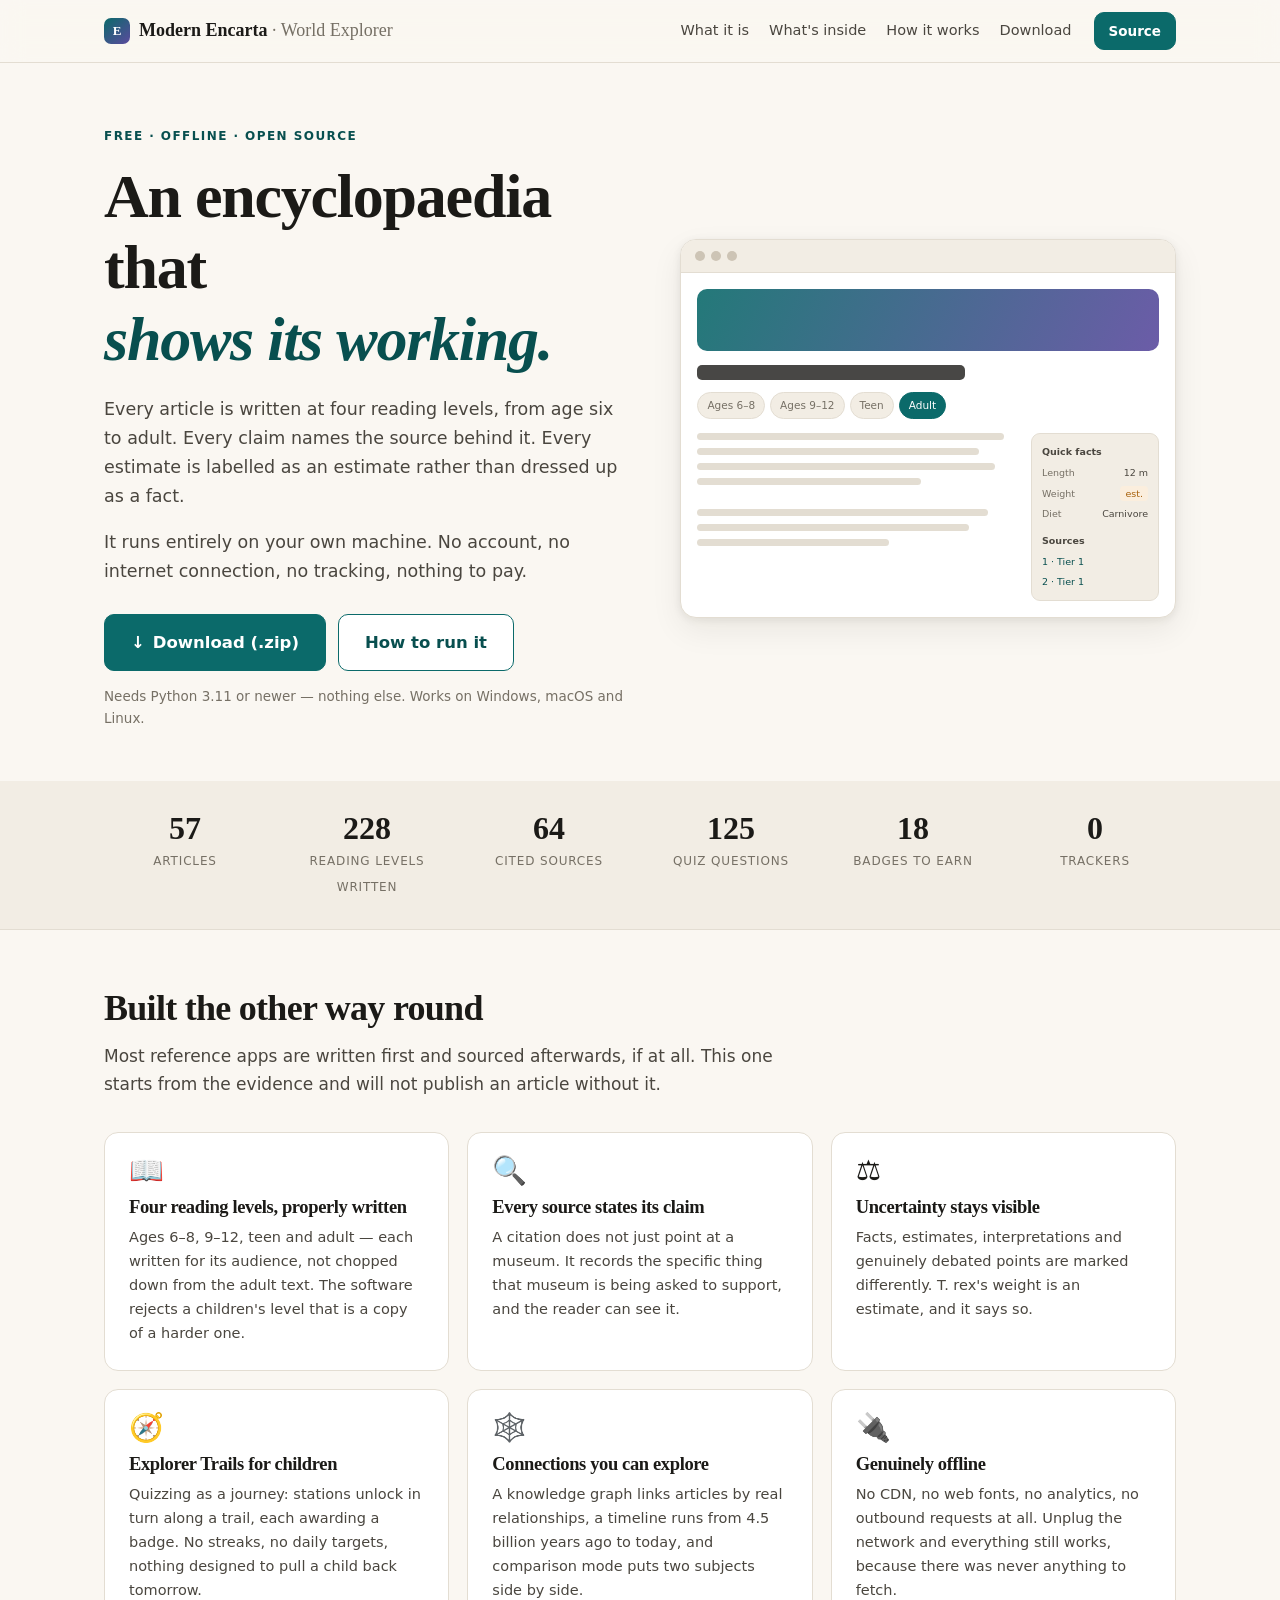
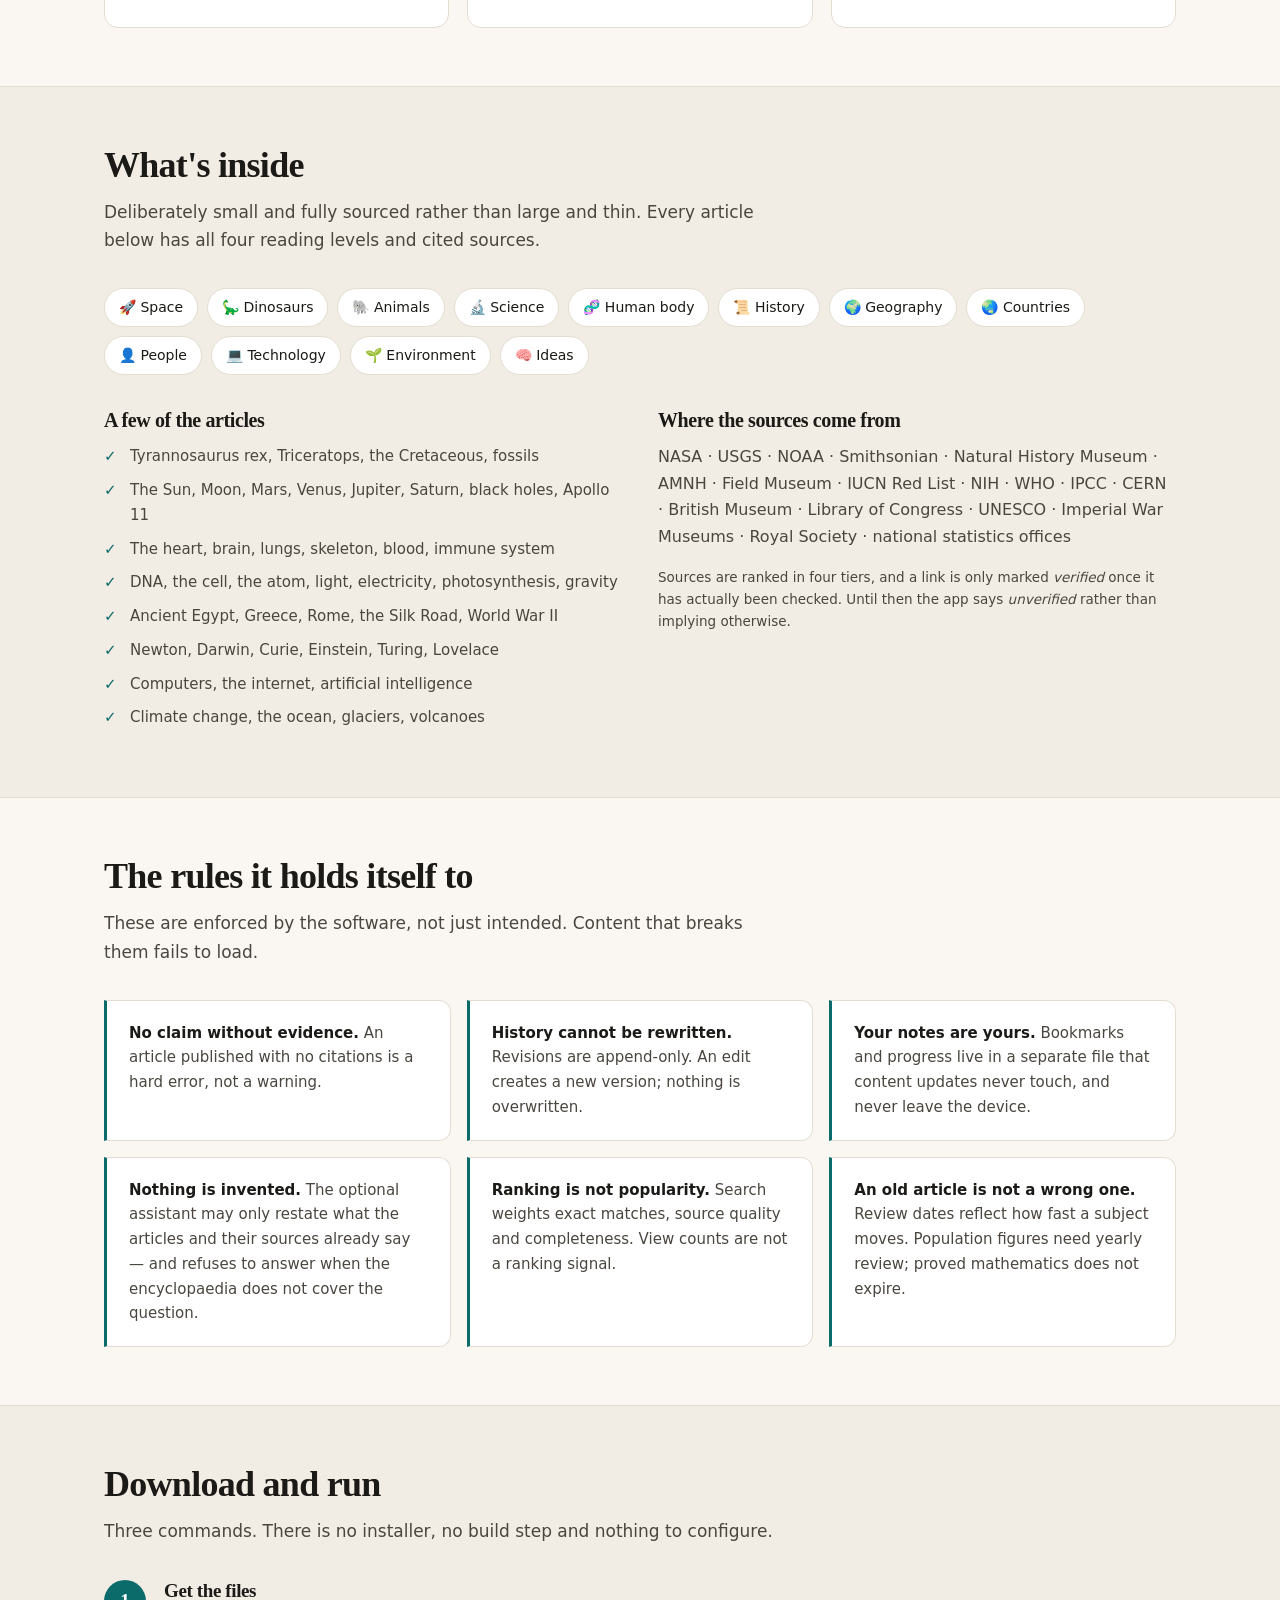
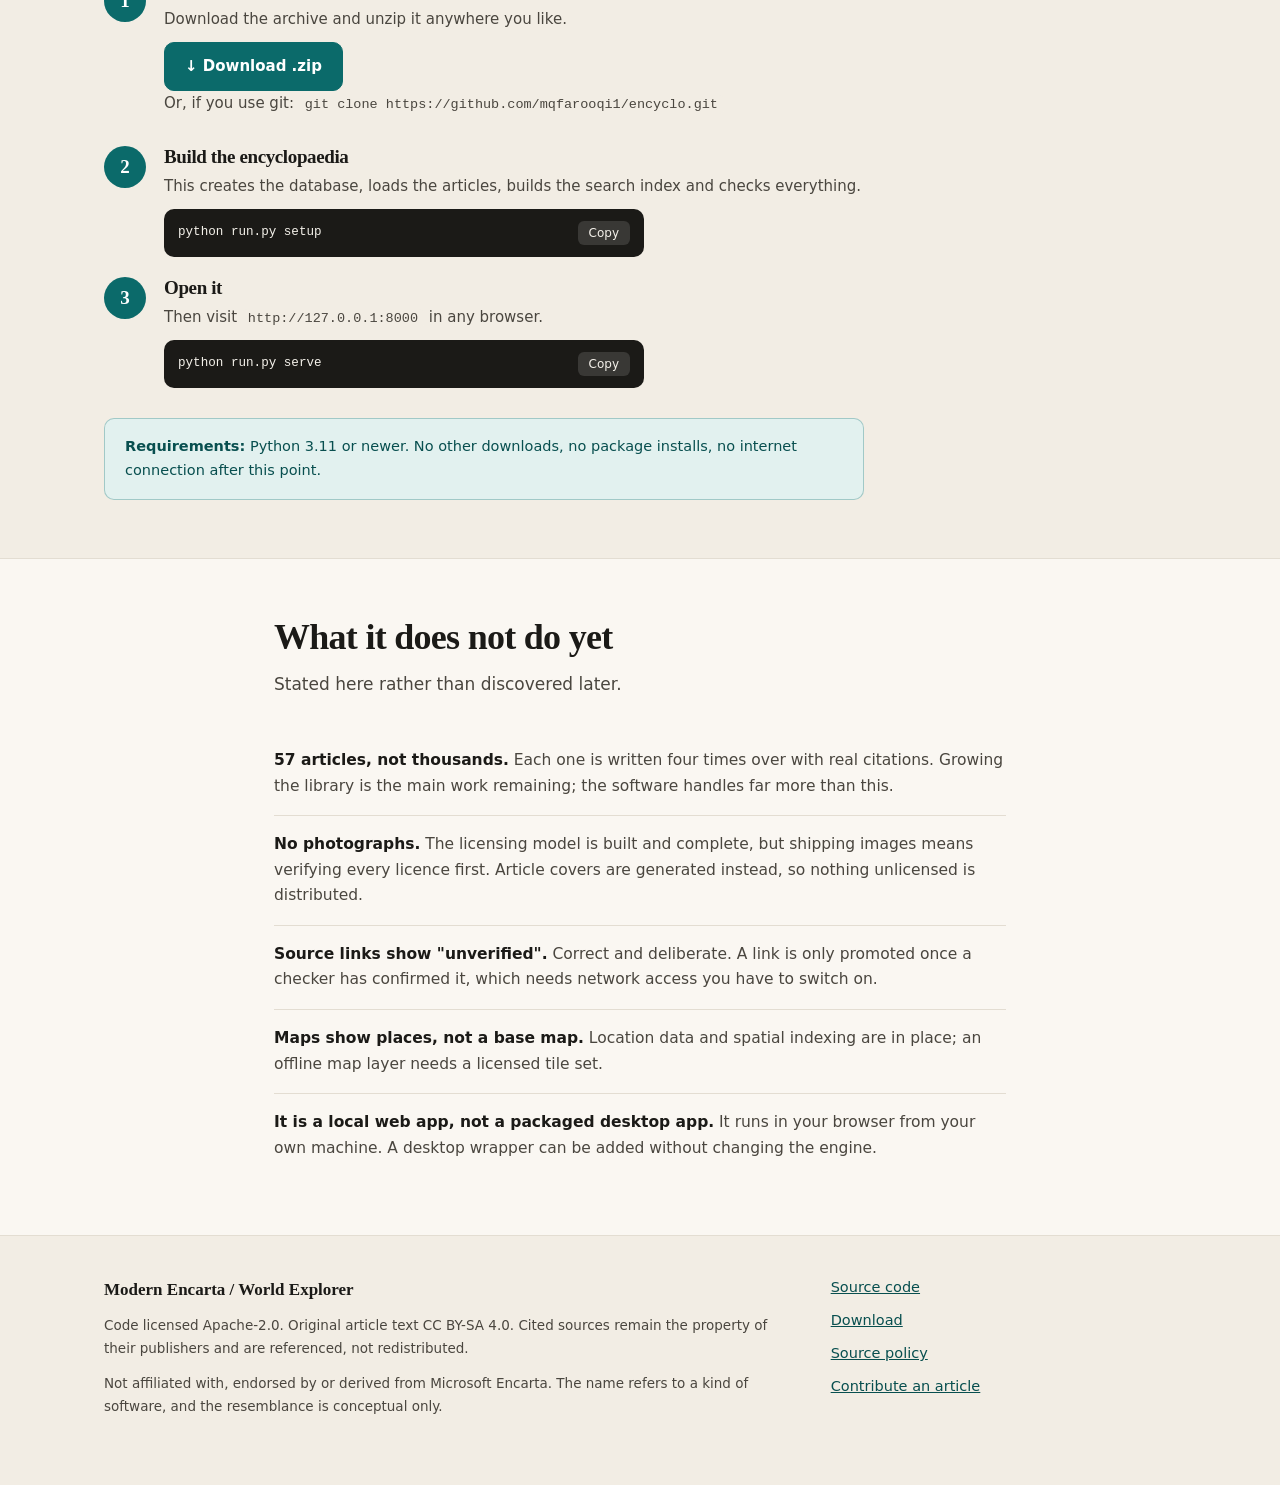
==== site/index.html @ 38cac3e5 "Triple the library to 57 articles, add a download site, drop tooling metadata Content. 19 articles b" ====
<!DOCTYPE html>
<html lang="en">
<head>
<meta charset="utf-8">
<meta name="viewport" content="width=device-width, initial-scale=1">
<title>Modern Encarta — an offline encyclopaedia that shows its sources</title>
<meta name="description" content="A free, offline-first educational encyclopaedia. Four reading levels per article, every claim sourced, quizzes and Explorer Trails for children. Runs on Python alone — no account, no internet, no tracking.">
<meta property="og:title" content="Modern Encarta / World Explorer">
<meta property="og:description" content="An offline encyclopaedia that shows its sources. Four reading levels, cited claims, and a quiz trail for children.">
<meta property="og:type" content="website">
<link rel="stylesheet" href="style.css">
<link rel="icon" href="data:image/svg+xml,<svg xmlns='http://www.w3.org/2000/svg' viewBox='0 0 32 32'><rect width='32' height='32' rx='8' fill='%230b6a6a'/><text x='16' y='23' font-size='19' text-anchor='middle' fill='white' font-family='Georgia,serif'>E</text></svg>">
</head>
<body>

<a class="skip" href="#main">Skip to content</a>

<header class="nav">
  <div class="wrap nav-inner">
    <a class="brand" href="#top">
      <span class="mark" aria-hidden="true">E</span>
      <span>Modern Encarta<em> · World Explorer</em></span>
    </a>
    <nav aria-label="Sections">
      <a href="#what">What it is</a>
      <a href="#inside">What's inside</a>
      <a href="#trust">How it works</a>
      <a href="#get">Download</a>
    </nav>
    <a class="btn small" href="https://github.com/mqfarooqi1/encyclo">Source</a>
  </div>
</header>

<main id="main">

<!-- ------------------------------------------------------------------ hero -->
<section class="hero" id="top">
  <div class="wrap hero-grid">
    <div>
      <p class="eyebrow">Free · Offline · Open source</p>
      <h1>An encyclopaedia that<br><em>shows its working.</em></h1>
      <p class="lede">
        Every article is written at four reading levels, from age six to adult.
        Every claim names the source behind it. Every estimate is labelled as an
        estimate rather than dressed up as a fact.
      </p>
      <p class="lede">
        It runs entirely on your own machine. No account, no internet connection,
        no tracking, nothing to pay.
      </p>
      <div class="cta">
        <a class="btn big" href="https://github.com/mqfarooqi1/encyclo/archive/refs/heads/main.zip"
           download="modern-encarta.zip">
          <span aria-hidden="true">↓</span> Download (.zip)
        </a>
        <a class="btn big ghost" href="#get">How to run it</a>
      </div>
      <p class="fineprint">
        Needs Python 3.11 or newer — nothing else. Works on Windows, macOS and Linux.
      </p>
    </div>

    <!-- A stylised impression of the app, drawn in CSS. No screenshots are used,
         so nothing here can drift out of date with the software. -->
    <div class="shot" aria-hidden="true">
      <div class="shot-bar"><i></i><i></i><i></i></div>
      <div class="shot-body">
        <div class="shot-hero"></div>
        <div class="shot-title"></div>
        <div class="shot-levels">
          <span>Ages 6–8</span><span>Ages 9–12</span><span>Teen</span><span class="on">Adult</span>
        </div>
        <div class="shot-cols">
          <div class="shot-text">
            <i style="width:96%"></i><i style="width:88%"></i><i style="width:93%"></i>
            <i style="width:70%"></i><i class="gap"></i>
            <i style="width:91%"></i><i style="width:85%"></i><i style="width:60%"></i>
          </div>
          <div class="shot-panel">
            <b>Quick facts</b>
            <span>Length <em>12 m</em></span>
            <span>Weight <em class="est">est.</em></span>
            <span>Diet <em>Carnivore</em></span>
            <b class="mt">Sources</b>
            <span class="src">1 · Tier 1</span>
            <span class="src">2 · Tier 1</span>
          </div>
        </div>
      </div>
    </div>
  </div>
</section>

<!-- ----------------------------------------------------------------- stats -->
<section class="band stats-band">
  <div class="wrap stats">
    <div><b>57</b><span>Articles</span></div>
    <div><b>228</b><span>Reading levels written</span></div>
    <div><b>64</b><span>Cited sources</span></div>
    <div><b>125</b><span>Quiz questions</span></div>
    <div><b>18</b><span>Badges to earn</span></div>
    <div><b>0</b><span>Trackers</span></div>
  </div>
</section>

<!-- ------------------------------------------------------------------ what -->
<section class="band" id="what">
  <div class="wrap">
    <h2>Built the other way round</h2>
    <p class="section-lede">
      Most reference apps are written first and sourced afterwards, if at all.
      This one starts from the evidence and will not publish an article without it.
    </p>

    <div class="cards">
      <article class="card">
        <span class="ico" aria-hidden="true">📖</span>
        <h3>Four reading levels, properly written</h3>
        <p>
          Ages 6–8, 9–12, teen and adult — each written for its audience, not
          chopped down from the adult text. The software rejects a children's
          level that is a copy of a harder one.
        </p>
      </article>
      <article class="card">
        <span class="ico" aria-hidden="true">🔍</span>
        <h3>Every source states its claim</h3>
        <p>
          A citation does not just point at a museum. It records the specific
          thing that museum is being asked to support, and the reader can see it.
        </p>
      </article>
      <article class="card">
        <span class="ico" aria-hidden="true">⚖️</span>
        <h3>Uncertainty stays visible</h3>
        <p>
          Facts, estimates, interpretations and genuinely debated points are
          marked differently. T. rex's weight is an estimate, and it says so.
        </p>
      </article>
      <article class="card">
        <span class="ico" aria-hidden="true">🧭</span>
        <h3>Explorer Trails for children</h3>
        <p>
          Quizzing as a journey: stations unlock in turn along a trail, each
          awarding a badge. No streaks, no daily targets, nothing designed to
          pull a child back tomorrow.
        </p>
      </article>
      <article class="card">
        <span class="ico" aria-hidden="true">🕸️</span>
        <h3>Connections you can explore</h3>
        <p>
          A knowledge graph links articles by real relationships, a timeline runs
          from 4.5 billion years ago to today, and comparison mode puts two
          subjects side by side.
        </p>
      </article>
      <article class="card">
        <span class="ico" aria-hidden="true">🔌</span>
        <h3>Genuinely offline</h3>
        <p>
          No CDN, no web fonts, no analytics, no outbound requests at all.
          Unplug the network and everything still works, because there was never
          anything to fetch.
        </p>
      </article>
    </div>
  </div>
</section>

<!-- ---------------------------------------------------------------- inside -->
<section class="band alt" id="inside">
  <div class="wrap">
    <h2>What's inside</h2>
    <p class="section-lede">
      Deliberately small and fully sourced rather than large and thin. Every
      article below has all four reading levels and cited sources.
    </p>

    <div class="topics">
      <span>🚀 Space</span><span>🦕 Dinosaurs</span><span>🐘 Animals</span>
      <span>🔬 Science</span><span>🧬 Human body</span><span>📜 History</span>
      <span>🌍 Geography</span><span>🌏 Countries</span><span>👤 People</span>
      <span>💻 Technology</span><span>🌱 Environment</span><span>🧠 Ideas</span>
    </div>

    <div class="split">
      <div>
        <h3>A few of the articles</h3>
        <ul class="ticks">
          <li>Tyrannosaurus rex, Triceratops, the Cretaceous, fossils</li>
          <li>The Sun, Moon, Mars, Venus, Jupiter, Saturn, black holes, Apollo 11</li>
          <li>The heart, brain, lungs, skeleton, blood, immune system</li>
          <li>DNA, the cell, the atom, light, electricity, photosynthesis, gravity</li>
          <li>Ancient Egypt, Greece, Rome, the Silk Road, World War II</li>
          <li>Newton, Darwin, Curie, Einstein, Turing, Lovelace</li>
          <li>Computers, the internet, artificial intelligence</li>
          <li>Climate change, the ocean, glaciers, volcanoes</li>
        </ul>
      </div>
      <div>
        <h3>Where the sources come from</h3>
        <p class="muted">
          NASA · USGS · NOAA · Smithsonian · Natural History Museum · AMNH ·
          Field Museum · IUCN Red List · NIH · WHO · IPCC · CERN · British Museum ·
          Library of Congress · UNESCO · Imperial War Museums · Royal Society ·
          national statistics offices
        </p>
        <p class="muted small">
          Sources are ranked in four tiers, and a link is only marked
          <em>verified</em> once it has actually been checked. Until then the app
          says <em>unverified</em> rather than implying otherwise.
        </p>
      </div>
    </div>
  </div>
</section>

<!-- ----------------------------------------------------------------- trust -->
<section class="band" id="trust">
  <div class="wrap">
    <h2>The rules it holds itself to</h2>
    <p class="section-lede">
      These are enforced by the software, not just intended. Content that breaks
      them fails to load.
    </p>
    <div class="rules">
      <div><b>No claim without evidence.</b> An article published with no citations is a hard error, not a warning.</div>
      <div><b>History cannot be rewritten.</b> Revisions are append-only. An edit creates a new version; nothing is overwritten.</div>
      <div><b>Your notes are yours.</b> Bookmarks and progress live in a separate file that content updates never touch, and never leave the device.</div>
      <div><b>Nothing is invented.</b> The optional assistant may only restate what the articles and their sources already say — and refuses to answer when the encyclopaedia does not cover the question.</div>
      <div><b>Ranking is not popularity.</b> Search weights exact matches, source quality and completeness. View counts are not a ranking signal.</div>
      <div><b>An old article is not a wrong one.</b> Review dates reflect how fast a subject moves. Population figures need yearly review; proved mathematics does not expire.</div>
    </div>
  </div>
</section>

<!-- ------------------------------------------------------------------- get -->
<section class="band alt" id="get">
  <div class="wrap">
    <h2>Download and run</h2>
    <p class="section-lede">
      Three commands. There is no installer, no build step and nothing to
      configure.
    </p>

    <div class="steps">
      <div class="step">
        <b>1</b>
        <div>
          <h3>Get the files</h3>
          <p>Download the archive and unzip it anywhere you like.</p>
          <a class="btn" href="https://github.com/mqfarooqi1/encyclo/archive/refs/heads/main.zip"
             download="modern-encarta.zip">↓ Download .zip</a>
          <p class="muted small">
            Or, if you use git:
            <code>git clone https://github.com/mqfarooqi1/encyclo.git</code>
          </p>
        </div>
      </div>

      <div class="step">
        <b>2</b>
        <div>
          <h3>Build the encyclopaedia</h3>
          <p>This creates the database, loads the articles, builds the search index and checks everything.</p>
          <div class="cmd"><code>python run.py setup</code><button class="copy" type="button" data-copy="python run.py setup">Copy</button></div>
        </div>
      </div>

      <div class="step">
        <b>3</b>
        <div>
          <h3>Open it</h3>
          <p>Then visit <code>http://127.0.0.1:8000</code> in any browser.</p>
          <div class="cmd"><code>python run.py serve</code><button class="copy" type="button" data-copy="python run.py serve">Copy</button></div>
        </div>
      </div>
    </div>

    <div class="req">
      <b>Requirements:</b> Python 3.11 or newer. No other downloads, no package
      installs, no internet connection after this point.
    </div>
  </div>
</section>

<!-- ---------------------------------------------------------------- honest -->
<section class="band" id="honest">
  <div class="wrap narrow">
    <h2>What it does not do yet</h2>
    <p class="section-lede">
      Stated here rather than discovered later.
    </p>
    <ul class="gaps">
      <li>
        <b>57 articles, not thousands.</b> Each one is written four times over
        with real citations. Growing the library is the main work remaining; the
        software handles far more than this.
      </li>
      <li>
        <b>No photographs.</b> The licensing model is built and complete, but
        shipping images means verifying every licence first. Article covers are
        generated instead, so nothing unlicensed is distributed.
      </li>
      <li>
        <b>Source links show "unverified".</b> Correct and deliberate. A link is
        only promoted once a checker has confirmed it, which needs network access
        you have to switch on.
      </li>
      <li>
        <b>Maps show places, not a base map.</b> Location data and spatial
        indexing are in place; an offline map layer needs a licensed tile set.
      </li>
      <li>
        <b>It is a local web app, not a packaged desktop app.</b> It runs in your
        browser from your own machine. A desktop wrapper can be added without
        changing the engine.
      </li>
    </ul>
  </div>
</section>

</main>

<footer class="foot">
  <div class="wrap foot-inner">
    <div>
      <strong>Modern Encarta / World Explorer</strong>
      <p class="muted small">
        Code licensed Apache-2.0. Original article text CC&nbsp;BY-SA&nbsp;4.0.
        Cited sources remain the property of their publishers and are referenced,
        not redistributed.
      </p>
      <p class="muted small">
        Not affiliated with, endorsed by or derived from Microsoft Encarta. The
        name refers to a kind of software, and the resemblance is conceptual only.
      </p>
    </div>
    <div class="foot-links">
      <a href="https://github.com/mqfarooqi1/encyclo">Source code</a>
      <a href="https://github.com/mqfarooqi1/encyclo/archive/refs/heads/main.zip">Download</a>
      <a href="https://github.com/mqfarooqi1/encyclo/blob/main/docs/SOURCE_POLICY.md">Source policy</a>
      <a href="https://github.com/mqfarooqi1/encyclo/blob/main/docs/CONTENT_GUIDE.md">Contribute an article</a>
    </div>
  </div>
</footer>

<script>
// Copy-to-clipboard for the install commands. Progressive: if the clipboard API
// is unavailable the button reports it rather than silently doing nothing.
for (const button of document.querySelectorAll('.copy')) {
  button.addEventListener('click', async () => {
    const text = button.dataset.copy;
    const original = button.textContent;
    try {
      await navigator.clipboard.writeText(text);
      button.textContent = 'Copied';
    } catch {
      button.textContent = 'Press Ctrl+C';
    }
    setTimeout(() => { button.textContent = original; }, 1600);
  });
}
</script>
</body>
</html>
---- site/style.css ----
/* Landing page. Shares the application's typographic and colour language so the
   site and the product read as one thing. Self-contained: no web fonts, no CDN,
   nothing fetched at runtime. */

:root {
  color-scheme: light;
  --paper:      #faf7f2;
  --paper-2:    #f2ede4;
  --surface:    #ffffff;
  --line:       #e3ddd2;
  --line-2:     #cdc4b5;
  --ink:        #1b1a17;
  --ink-2:      #4a463f;
  --ink-3:      #767065;
  --accent:     #0b6a6a;
  --accent-ink: #084f4f;
  --accent-soft:#e2f1ef;
  --amber:      #a8620d;
  --amber-soft: #fbeedd;
  --violet:     #5b4a9e;
  --serif: "Iowan Old Style", "Palatino Linotype", Palatino, "Book Antiqua", Georgia, serif;
  --sans: ui-sans-serif, system-ui, -apple-system, "Segoe UI", Roboto, "Helvetica Neue", Arial, sans-serif;
  --mono: ui-monospace, "Cascadia Mono", "SF Mono", Menlo, Consolas, monospace;
  --wrap: 1120px;
  --sh-sm: 0 1px 2px rgba(30,25,15,.06), 0 1px 3px rgba(30,25,15,.04);
  --sh-md: 0 2px 8px rgba(30,25,15,.07), 0 12px 32px rgba(30,25,15,.07);
}

@media (prefers-color-scheme: dark) {
  :root {
    color-scheme: dark;
    --paper:      #131417;
    --paper-2:    #1a1c20;
    --surface:    #1c1e23;
    --line:       #2e3138;
    --line-2:     #454a53;
    --ink:        #ece9e3;
    --ink-2:      #b8b3a9;
    --ink-3:      #8b867c;
    --accent:     #4ec5bd;
    --accent-ink: #7fd8d2;
    --accent-soft:#14312f;
    --amber:      #e0a05a;
    --amber-soft: #33260f;
    --violet:     #a89bea;
    --sh-sm: 0 1px 2px rgba(0,0,0,.4);
    --sh-md: 0 8px 32px rgba(0,0,0,.5);
  }
}

* { box-sizing: border-box; }

body {
  margin: 0;
  background: var(--paper);
  color: var(--ink);
  font-family: var(--sans);
  font-size: 16px;
  line-height: 1.65;
  -webkit-font-smoothing: antialiased;
}

h1, h2, h3 { font-family: var(--serif); font-weight: 600; line-height: 1.15; margin: 0; letter-spacing: -.02em; }
p { margin: 0 0 1em; }
a { color: var(--accent-ink); }
code { font-family: var(--mono); font-size: .9em; background: var(--paper-2); padding: 2px 6px; border-radius: 5px; }
:focus-visible { outline: 2px solid var(--accent); outline-offset: 3px; border-radius: 4px; }

.wrap { max-width: var(--wrap); margin: 0 auto; padding: 0 24px; }
.wrap.narrow { max-width: 780px; }
.muted { color: var(--ink-2); }
.small { font-size: 13.5px; }

.skip { position: absolute; left: -9999px; }
.skip:focus { left: 8px; top: 8px; background: var(--accent); color: #fff; padding: 10px 16px; border-radius: 8px; z-index: 99; }

/* ------------------------------------------------------------------- nav -- */
.nav {
  position: sticky; top: 0; z-index: 20;
  background: color-mix(in srgb, var(--paper) 88%, transparent);
  backdrop-filter: saturate(180%) blur(12px);
  border-bottom: 1px solid var(--line);
}
.nav-inner { display: flex; align-items: center; gap: 22px; padding: 12px 24px; }
.brand { display: flex; align-items: center; gap: 9px; font-family: var(--serif); font-size: 18px;
         font-weight: 600; color: var(--ink); text-decoration: none; white-space: nowrap; }
.brand em { font-style: normal; color: var(--ink-3); font-weight: 400; }
.mark { width: 26px; height: 26px; border-radius: 7px; display: grid; place-items: center;
        background: linear-gradient(140deg, var(--accent), var(--violet)); color: #fff; font-size: 13px; }
.nav nav { display: flex; gap: 20px; margin-left: auto; font-size: 14.5px; }
.nav nav a { color: var(--ink-2); text-decoration: none; }
.nav nav a:hover { color: var(--accent-ink); }
@media (max-width: 860px) { .nav nav { display: none; } .nav-inner .btn { margin-left: auto; } }

/* ----------------------------------------------------------------- button -- */
.btn {
  display: inline-flex; align-items: center; gap: 8px; padding: 11px 20px;
  border-radius: 10px; font-size: 15px; font-weight: 600; text-decoration: none;
  background: var(--accent); color: #fff; border: 1px solid var(--accent);
  transition: filter .15s, transform .15s;
}
.btn:hover { filter: brightness(1.08); transform: translateY(-1px); }
.btn.ghost { background: var(--surface); color: var(--accent-ink); }
.btn.ghost:hover { background: var(--accent-soft); }
.btn.small { padding: 7px 14px; font-size: 13.5px; }
.btn.big { padding: 14px 26px; font-size: 16.5px; }

/* ------------------------------------------------------------------ hero -- */
.hero { padding: 64px 0 52px; }
.hero-grid { display: grid; grid-template-columns: minmax(0,1.05fr) minmax(0,1fr); gap: 56px; align-items: center; }
.eyebrow { font-size: 12px; font-weight: 700; letter-spacing: .12em; text-transform: uppercase;
           color: var(--accent-ink); margin-bottom: 14px; }
.hero h1 { font-size: clamp(38px, 5.6vw, 62px); margin-bottom: 20px; }
.hero h1 em { font-style: italic; color: var(--accent-ink); }
.lede { font-size: 17.5px; color: var(--ink-2); max-width: 54ch; }
.cta { display: flex; gap: 12px; flex-wrap: wrap; margin: 28px 0 14px; }
.fineprint { font-size: 13.5px; color: var(--ink-3); margin: 0; }

@media (max-width: 900px) { .hero-grid { grid-template-columns: 1fr; gap: 40px; } }

/* stylised app impression */
.shot { background: var(--surface); border: 1px solid var(--line); border-radius: 16px;
        overflow: hidden; box-shadow: var(--sh-md); }
.shot-bar { display: flex; gap: 6px; padding: 11px 14px; border-bottom: 1px solid var(--line); background: var(--paper-2); }
.shot-bar i { width: 10px; height: 10px; border-radius: 50%; background: var(--line-2); }
.shot-body { padding: 16px; }
.shot-hero { height: 62px; border-radius: 10px; background: linear-gradient(115deg, var(--accent), var(--violet)); opacity: .9; }
.shot-title { height: 15px; width: 58%; border-radius: 5px; background: var(--ink); opacity: .8; margin: 14px 0 12px; }
.shot-levels { display: flex; gap: 5px; margin-bottom: 14px; flex-wrap: wrap; }
.shot-levels span { font-size: 10.5px; padding: 4px 9px; border-radius: 999px; background: var(--paper-2);
                    color: var(--ink-3); border: 1px solid var(--line); }
.shot-levels .on { background: var(--accent); color: #fff; border-color: var(--accent); }
.shot-cols { display: grid; grid-template-columns: 1fr 128px; gap: 14px; }
.shot-text i { display: block; height: 7px; border-radius: 4px; background: var(--line); margin-bottom: 8px; }
.shot-text i.gap { background: none; height: 8px; }
.shot-panel { background: var(--paper-2); border: 1px solid var(--line); border-radius: 9px; padding: 10px;
              font-size: 9.5px; color: var(--ink-3); display: flex; flex-direction: column; gap: 5px; }
.shot-panel b { font-size: 9.5px; color: var(--ink-2); }
.shot-panel b.mt { margin-top: 6px; }
.shot-panel span { display: flex; justify-content: space-between; gap: 6px; }
.shot-panel em { font-style: normal; color: var(--ink-2); }
.shot-panel em.est { background: var(--amber-soft); color: var(--amber); padding: 0 5px; border-radius: 4px; }
.shot-panel .src { color: var(--accent-ink); }

/* ----------------------------------------------------------------- bands -- */
.band { padding: 58px 0; border-top: 1px solid var(--line); }
.band.alt { background: var(--paper-2); }
.band h2 { font-size: clamp(26px, 3.4vw, 36px); margin-bottom: 12px; }
.section-lede { font-size: 17px; color: var(--ink-2); max-width: 62ch; margin-bottom: 34px; }

.stats-band { padding: 30px 0; border-top: 0; background: var(--paper-2); }
.stats { display: grid; grid-template-columns: repeat(auto-fit, minmax(130px, 1fr)); gap: 20px; text-align: center; }
.stats b { display: block; font-family: var(--serif); font-size: 32px; line-height: 1.1; }
.stats span { font-size: 12px; color: var(--ink-3); text-transform: uppercase; letter-spacing: .07em; }

/* ----------------------------------------------------------------- cards -- */
.cards { display: grid; grid-template-columns: repeat(auto-fit, minmax(285px, 1fr)); gap: 18px; }
.card { background: var(--surface); border: 1px solid var(--line); border-radius: 14px; padding: 24px; }
.card .ico { font-size: 28px; line-height: 1; display: block; margin-bottom: 12px; }
.card h3 { font-size: 18.5px; margin-bottom: 8px; }
.card p { font-size: 14.5px; color: var(--ink-2); margin: 0; }

/* ---------------------------------------------------------------- inside -- */
.topics { display: flex; flex-wrap: wrap; gap: 9px; margin-bottom: 34px; }
.topics span { padding: 7px 14px; border-radius: 999px; background: var(--surface);
               border: 1px solid var(--line); font-size: 14px; }
.split { display: grid; grid-template-columns: repeat(auto-fit, minmax(300px, 1fr)); gap: 36px; }
.split h3 { font-size: 20px; margin-bottom: 12px; }
.ticks { list-style: none; padding: 0; margin: 0; }
.ticks li { padding-left: 26px; position: relative; margin-bottom: 9px; font-size: 15px; color: var(--ink-2); }
.ticks li::before { content: "✓"; position: absolute; left: 0; color: var(--accent); font-weight: 700; }

/* ----------------------------------------------------------------- rules -- */
.rules { display: grid; grid-template-columns: repeat(auto-fit, minmax(320px, 1fr)); gap: 16px; }
.rules div { padding: 20px 22px; background: var(--surface); border: 1px solid var(--line);
             border-left: 3px solid var(--accent); border-radius: 0 12px 12px 0;
             font-size: 15px; color: var(--ink-2); }
.rules b { color: var(--ink); }

/* ----------------------------------------------------------------- steps -- */
.steps { display: flex; flex-direction: column; gap: 20px; max-width: 760px; }
.step { display: grid; grid-template-columns: 42px 1fr; gap: 18px; align-items: start; }
.step > b { width: 42px; height: 42px; border-radius: 50%; display: grid; place-items: center;
            background: var(--accent); color: #fff; font-family: var(--serif); font-size: 19px; }
.step h3 { font-size: 19px; margin-bottom: 6px; }
.step p { font-size: 15px; color: var(--ink-2); margin-bottom: 10px; }
.cmd { display: flex; align-items: center; gap: 10px; background: var(--ink); color: #f4f1ea;
       border-radius: 10px; padding: 12px 14px; font-family: var(--mono); font-size: 14px;
       max-width: 480px; }
.cmd code { background: none; color: inherit; padding: 0; flex: 1; }
.copy { margin-left: auto; background: rgba(255,255,255,.13); color: #f4f1ea; border: 0;
        padding: 5px 11px; border-radius: 6px; font-size: 12px; font-family: var(--sans);
        cursor: pointer; white-space: nowrap; }
.copy:hover { background: rgba(255,255,255,.24); }
.req { margin-top: 30px; padding: 16px 20px; border-radius: 10px; background: var(--accent-soft);
       border: 1px solid color-mix(in srgb, var(--accent) 30%, transparent);
       font-size: 14.5px; color: var(--accent-ink); max-width: 760px; }

/* ------------------------------------------------------------------ gaps -- */
.gaps { list-style: none; padding: 0; margin: 0; }
.gaps li { padding: 16px 0; border-bottom: 1px solid var(--line); font-size: 15.5px; color: var(--ink-2); }
.gaps li:last-child { border-bottom: 0; }
.gaps b { color: var(--ink); }

/* ------------------------------------------------------------------ foot -- */
.foot { border-top: 1px solid var(--line); padding: 40px 0 56px; background: var(--paper-2); }
.foot-inner { display: grid; grid-template-columns: minmax(0,2fr) minmax(0,1fr); gap: 36px; }
.foot strong { font-family: var(--serif); font-size: 17px; display: block; margin-bottom: 10px; }
.foot-links { display: flex; flex-direction: column; gap: 9px; font-size: 14.5px; }
@media (max-width: 720px) { .foot-inner { grid-template-columns: 1fr; } }

@media (prefers-reduced-motion: reduce) {
  * { transition: none !important; }
  .btn:hover { transform: none; }
}
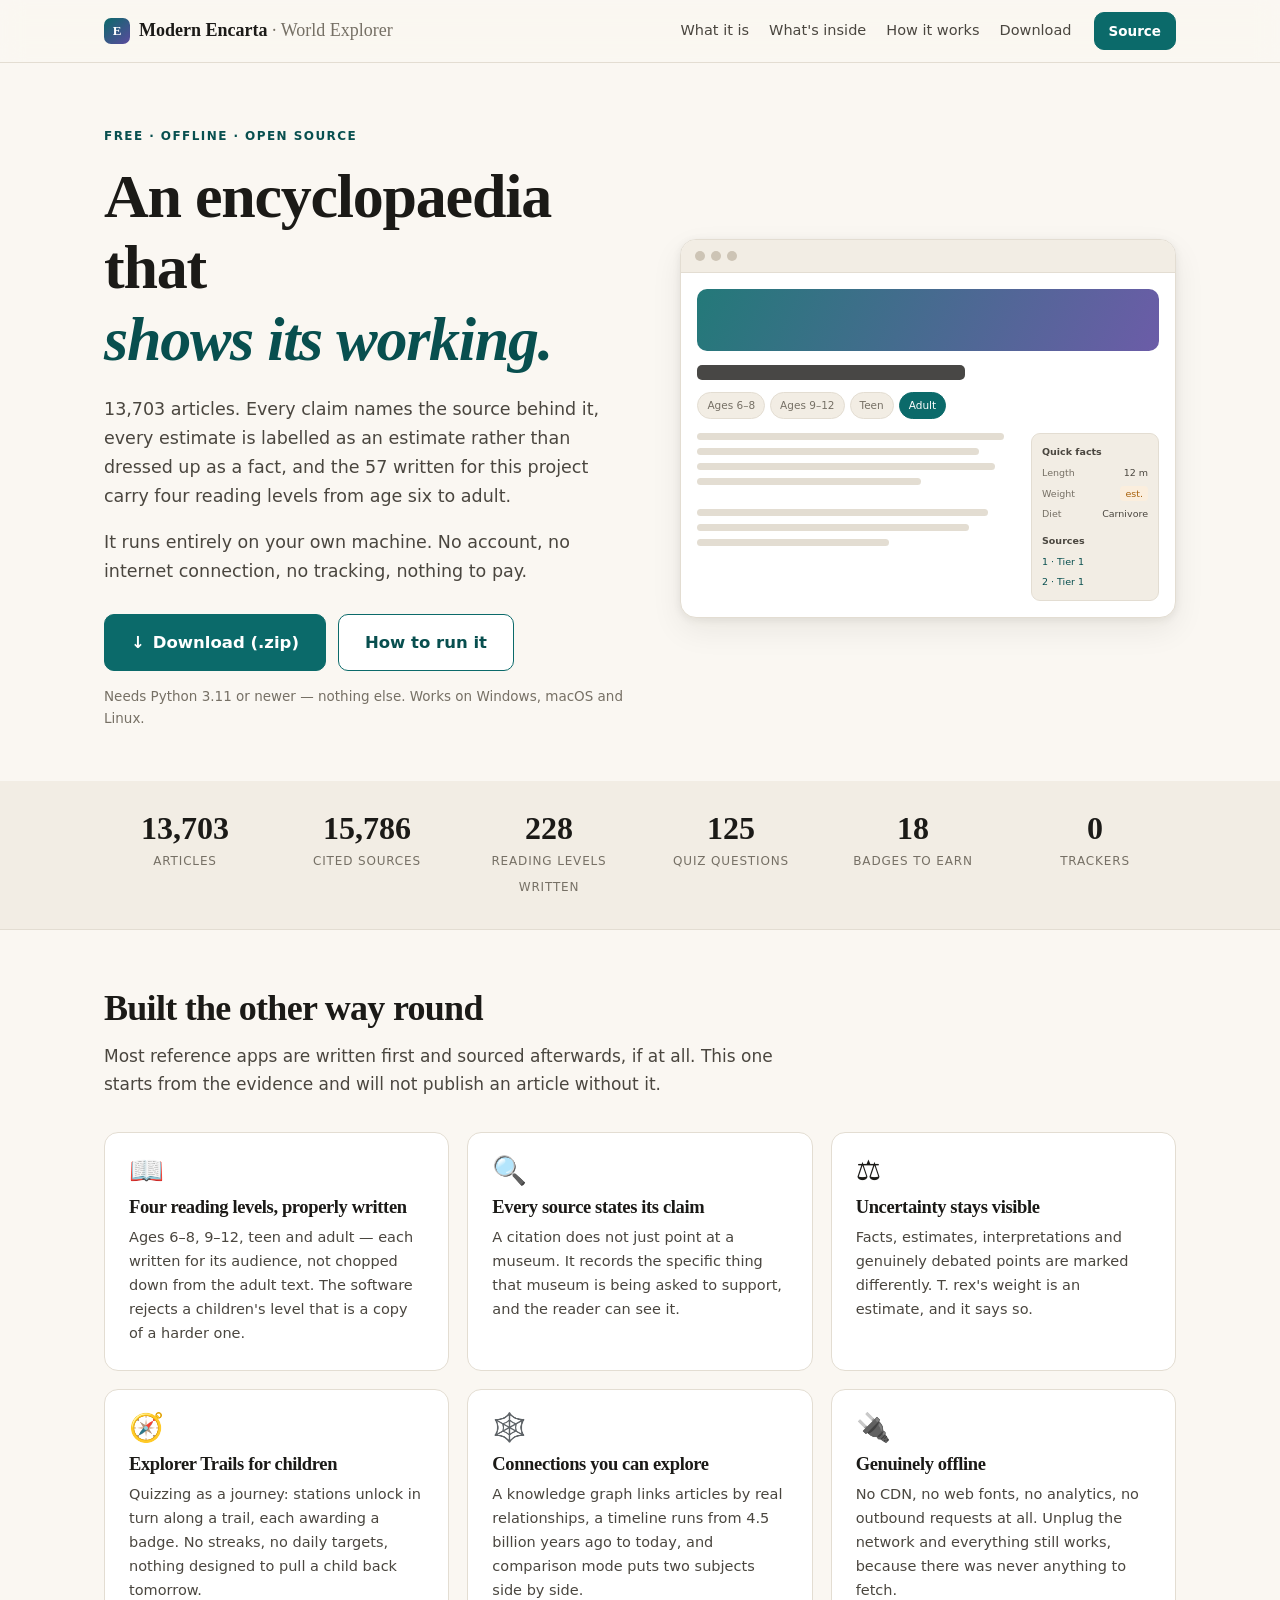
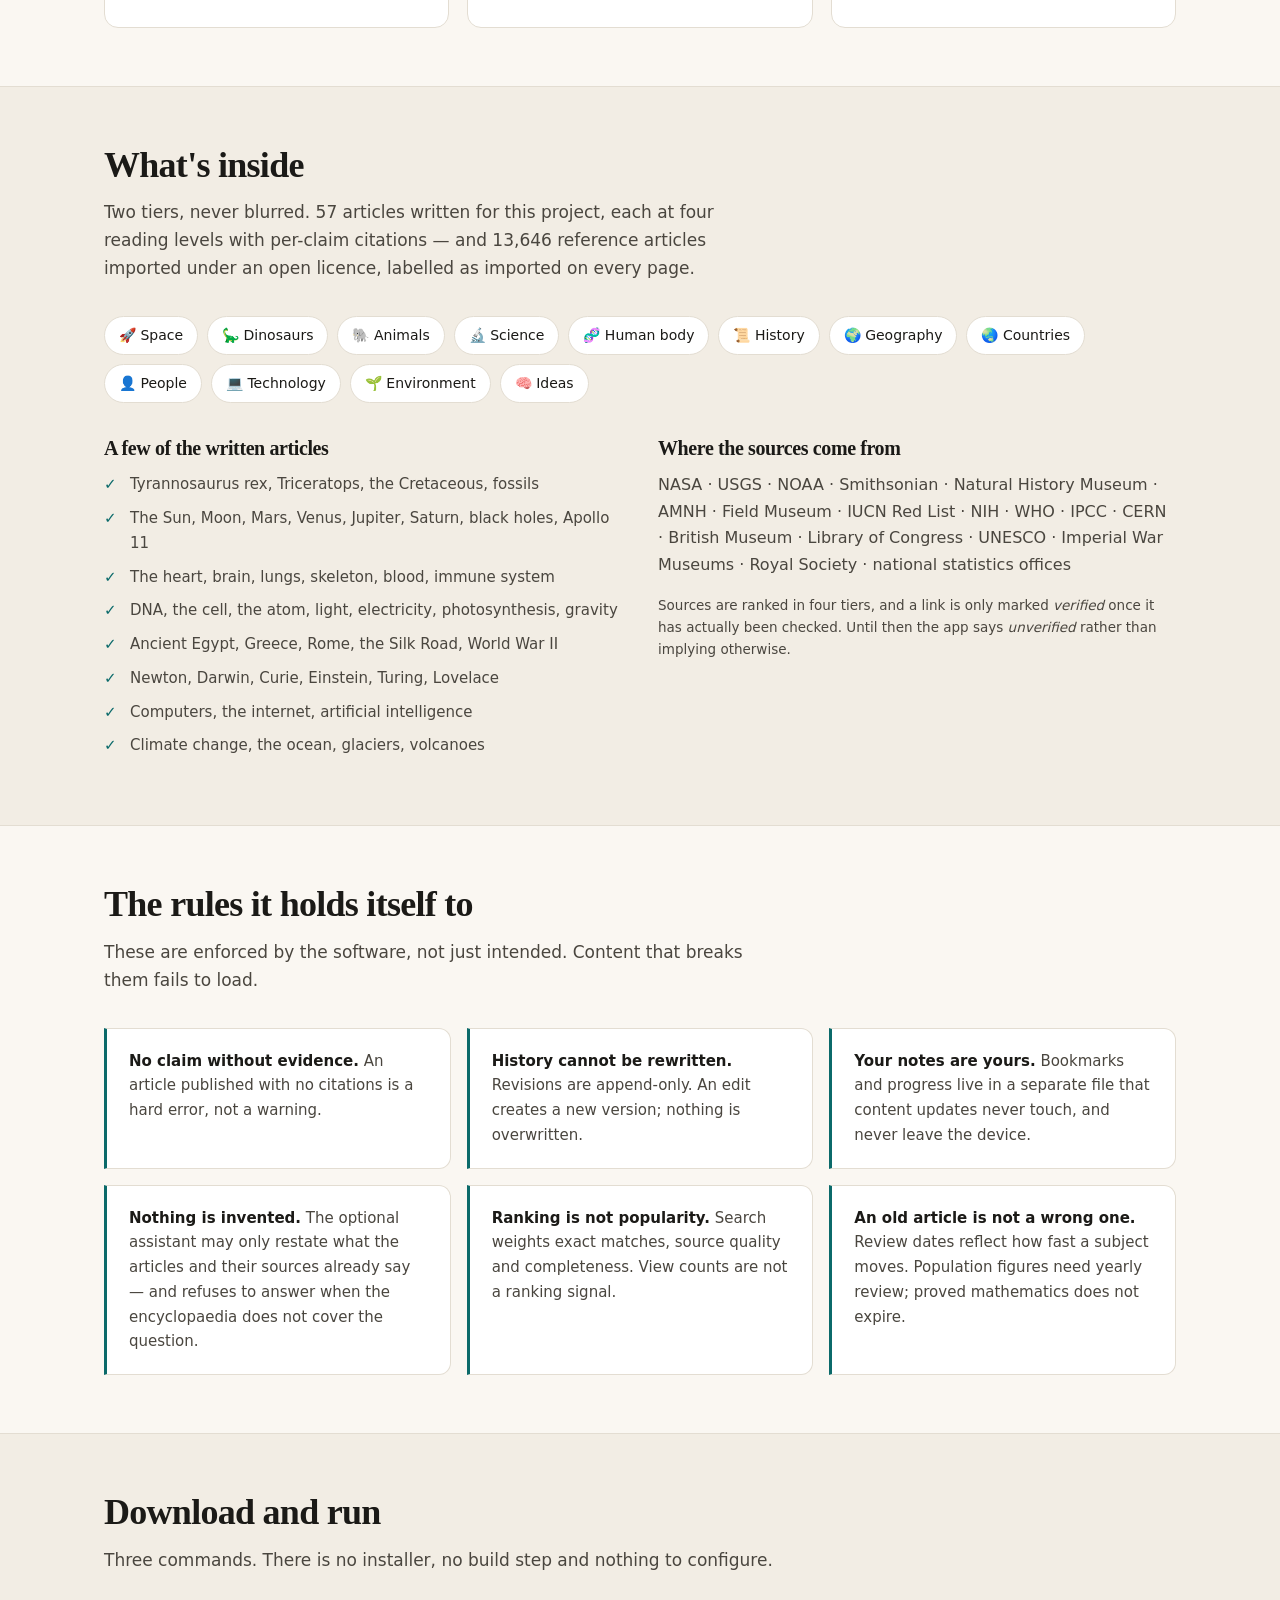
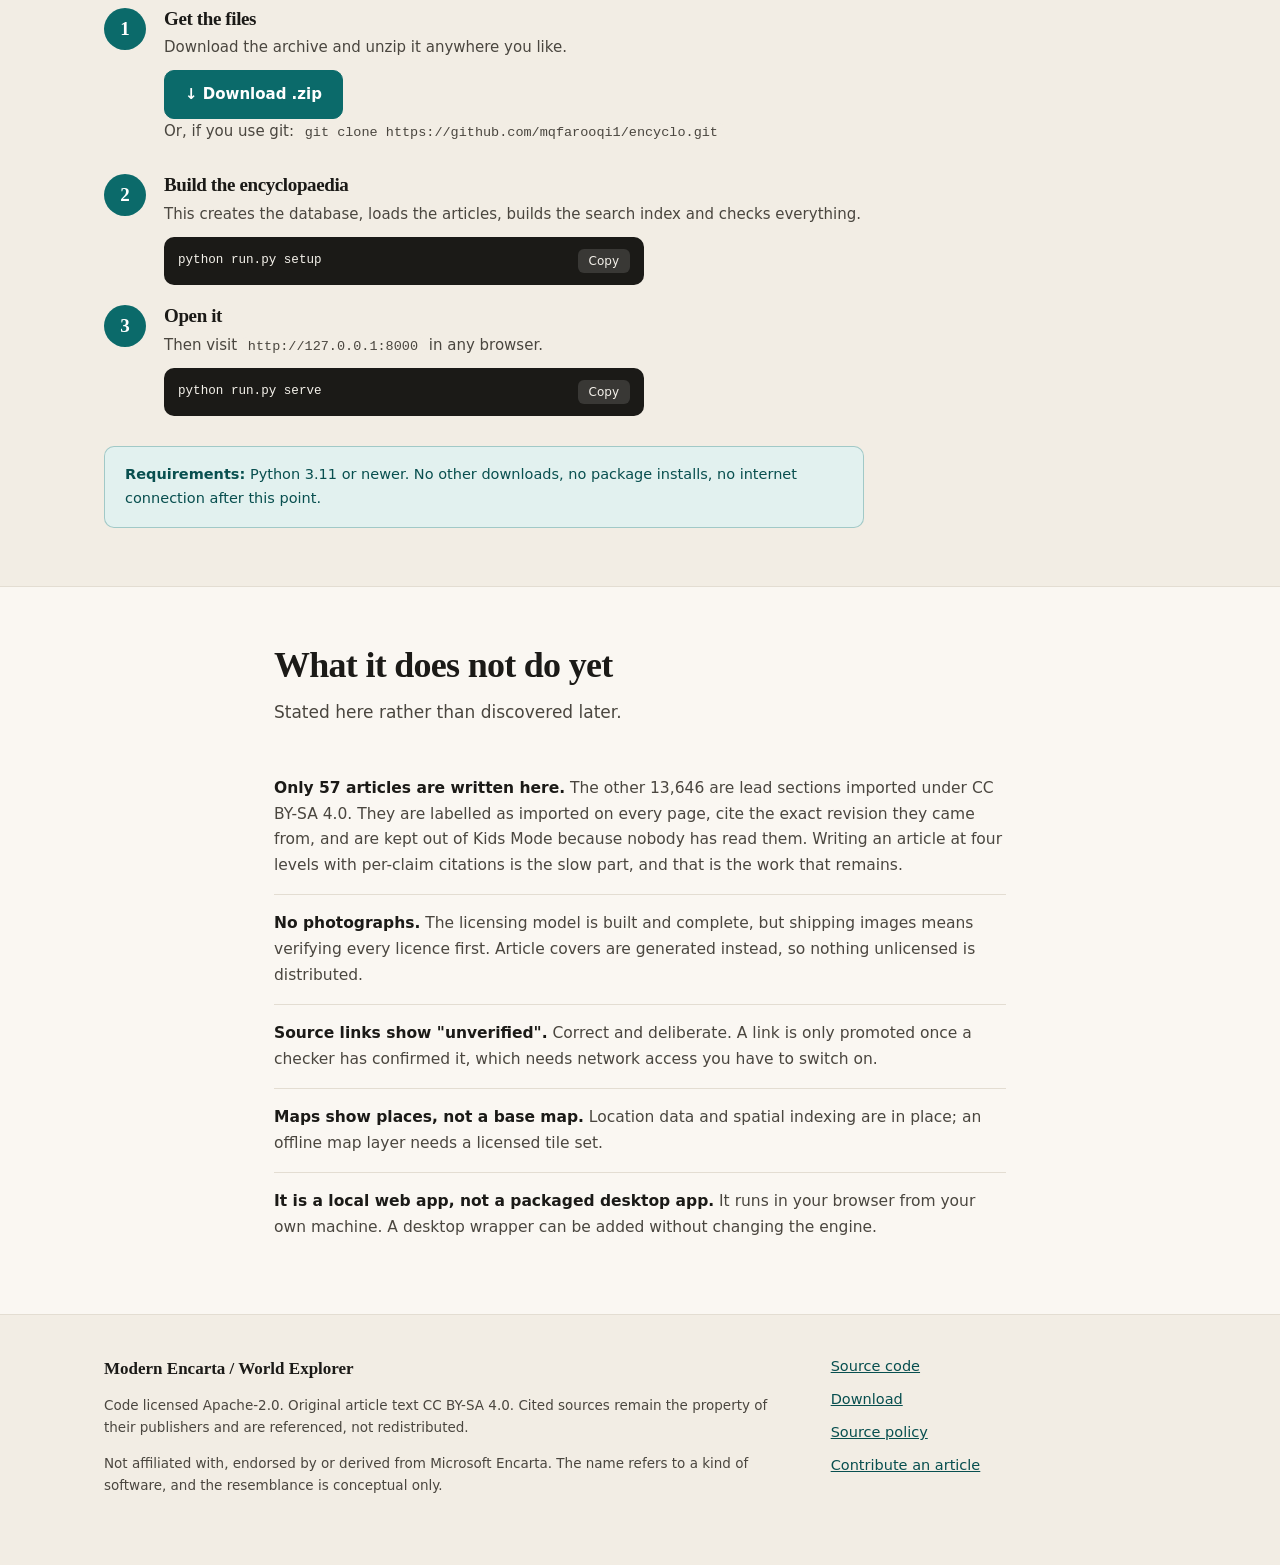
==== commit 899c1c38: "Grow the library to 13,703 articles, and fix what scale exposed Adds a licensed importer for openly " ====
--- a/site/index.html
+++ b/site/index.html
@@ -4,9 +4,9 @@
 <meta charset="utf-8">
 <meta name="viewport" content="width=device-width, initial-scale=1">
 <title>Modern Encarta — an offline encyclopaedia that shows its sources</title>
-<meta name="description" content="A free, offline-first educational encyclopaedia. Four reading levels per article, every claim sourced, quizzes and Explorer Trails for children. Runs on Python alone — no account, no internet, no tracking.">
+<meta name="description" content="A free, offline-first educational encyclopaedia. 13,703 articles, every claim sourced, four reading levels on the articles written for it, and quizzes and Explorer Trails for children. Runs on Python alone — no account, no internet, no tracking.">
 <meta property="og:title" content="Modern Encarta / World Explorer">
-<meta property="og:description" content="An offline encyclopaedia that shows its sources. Four reading levels, cited claims, and a quiz trail for children.">
+<meta property="og:description" content="An offline encyclopaedia that shows its sources. 13,703 articles, cited claims, four reading levels on its own writing, and a quiz trail for children.">
 <meta property="og:type" content="website">
 <link rel="stylesheet" href="style.css">
 <link rel="icon" href="data:image/svg+xml,<svg xmlns='http://www.w3.org/2000/svg' viewBox='0 0 32 32'><rect width='32' height='32' rx='8' fill='%230b6a6a'/><text x='16' y='23' font-size='19' text-anchor='middle' fill='white' font-family='Georgia,serif'>E</text></svg>">
@@ -40,9 +40,9 @@
       <p class="eyebrow">Free · Offline · Open source</p>
       <h1>An encyclopaedia that<br><em>shows its working.</em></h1>
       <p class="lede">
-        Every article is written at four reading levels, from age six to adult.
-        Every claim names the source behind it. Every estimate is labelled as an
-        estimate rather than dressed up as a fact.
+        13,703 articles. Every claim names the source behind it, every estimate is
+        labelled as an estimate rather than dressed up as a fact, and the 57 written
+        for this project carry four reading levels from age six to adult.
       </p>
       <p class="lede">
         It runs entirely on your own machine. No account, no internet connection,
@@ -94,9 +94,9 @@
 <!-- ----------------------------------------------------------------- stats -->
 <section class="band stats-band">
   <div class="wrap stats">
-    <div><b>57</b><span>Articles</span></div>
+    <div><b>13,703</b><span>Articles</span></div>
+    <div><b>15,786</b><span>Cited sources</span></div>
     <div><b>228</b><span>Reading levels written</span></div>
-    <div><b>64</b><span>Cited sources</span></div>
     <div><b>125</b><span>Quiz questions</span></div>
     <div><b>18</b><span>Badges to earn</span></div>
     <div><b>0</b><span>Trackers</span></div>
@@ -174,8 +174,9 @@
   <div class="wrap">
     <h2>What's inside</h2>
     <p class="section-lede">
-      Deliberately small and fully sourced rather than large and thin. Every
-      article below has all four reading levels and cited sources.
+      Two tiers, never blurred. 57 articles written for this project, each at four
+      reading levels with per-claim citations — and 13,646 reference articles
+      imported under an open licence, labelled as imported on every page.
     </p>
 
     <div class="topics">
@@ -187,7 +188,7 @@
 
     <div class="split">
       <div>
-        <h3>A few of the articles</h3>
+        <h3>A few of the written articles</h3>
         <ul class="ticks">
           <li>Tyrannosaurus rex, Triceratops, the Cretaceous, fossils</li>
           <li>The Sun, Moon, Mars, Venus, Jupiter, Saturn, black holes, Apollo 11</li>
@@ -295,9 +296,12 @@
     </p>
     <ul class="gaps">
       <li>
-        <b>57 articles, not thousands.</b> Each one is written four times over
-        with real citations. Growing the library is the main work remaining; the
-        software handles far more than this.
+        <b>Only 57 articles are written here.</b> The other 13,646 are lead
+        sections imported under CC BY-SA 4.0. They are labelled as imported on
+        every page, cite the exact revision they came from, and are kept out of
+        Kids Mode because nobody has read them. Writing an article at four
+        levels with per-claim citations is the slow part, and that is the work
+        that remains.
       </li>
       <li>
         <b>No photographs.</b> The licensing model is built and complete, but
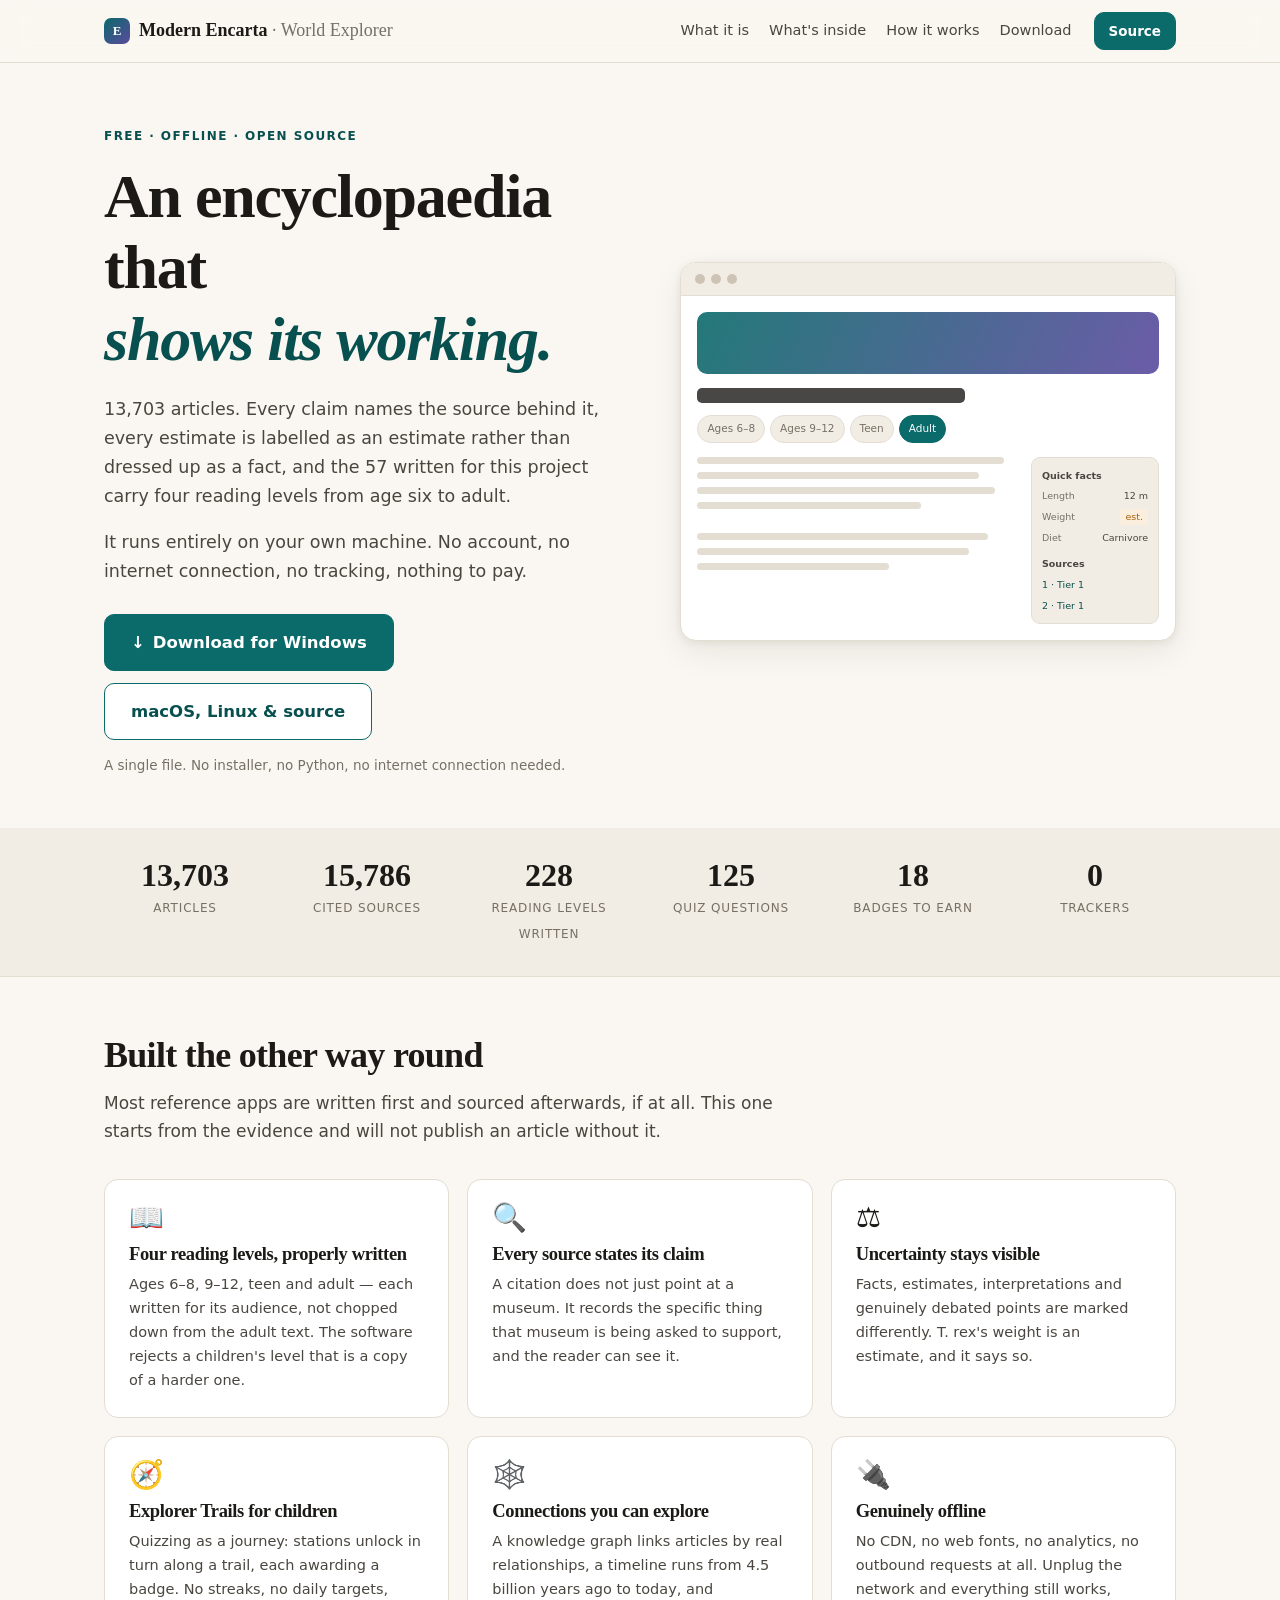
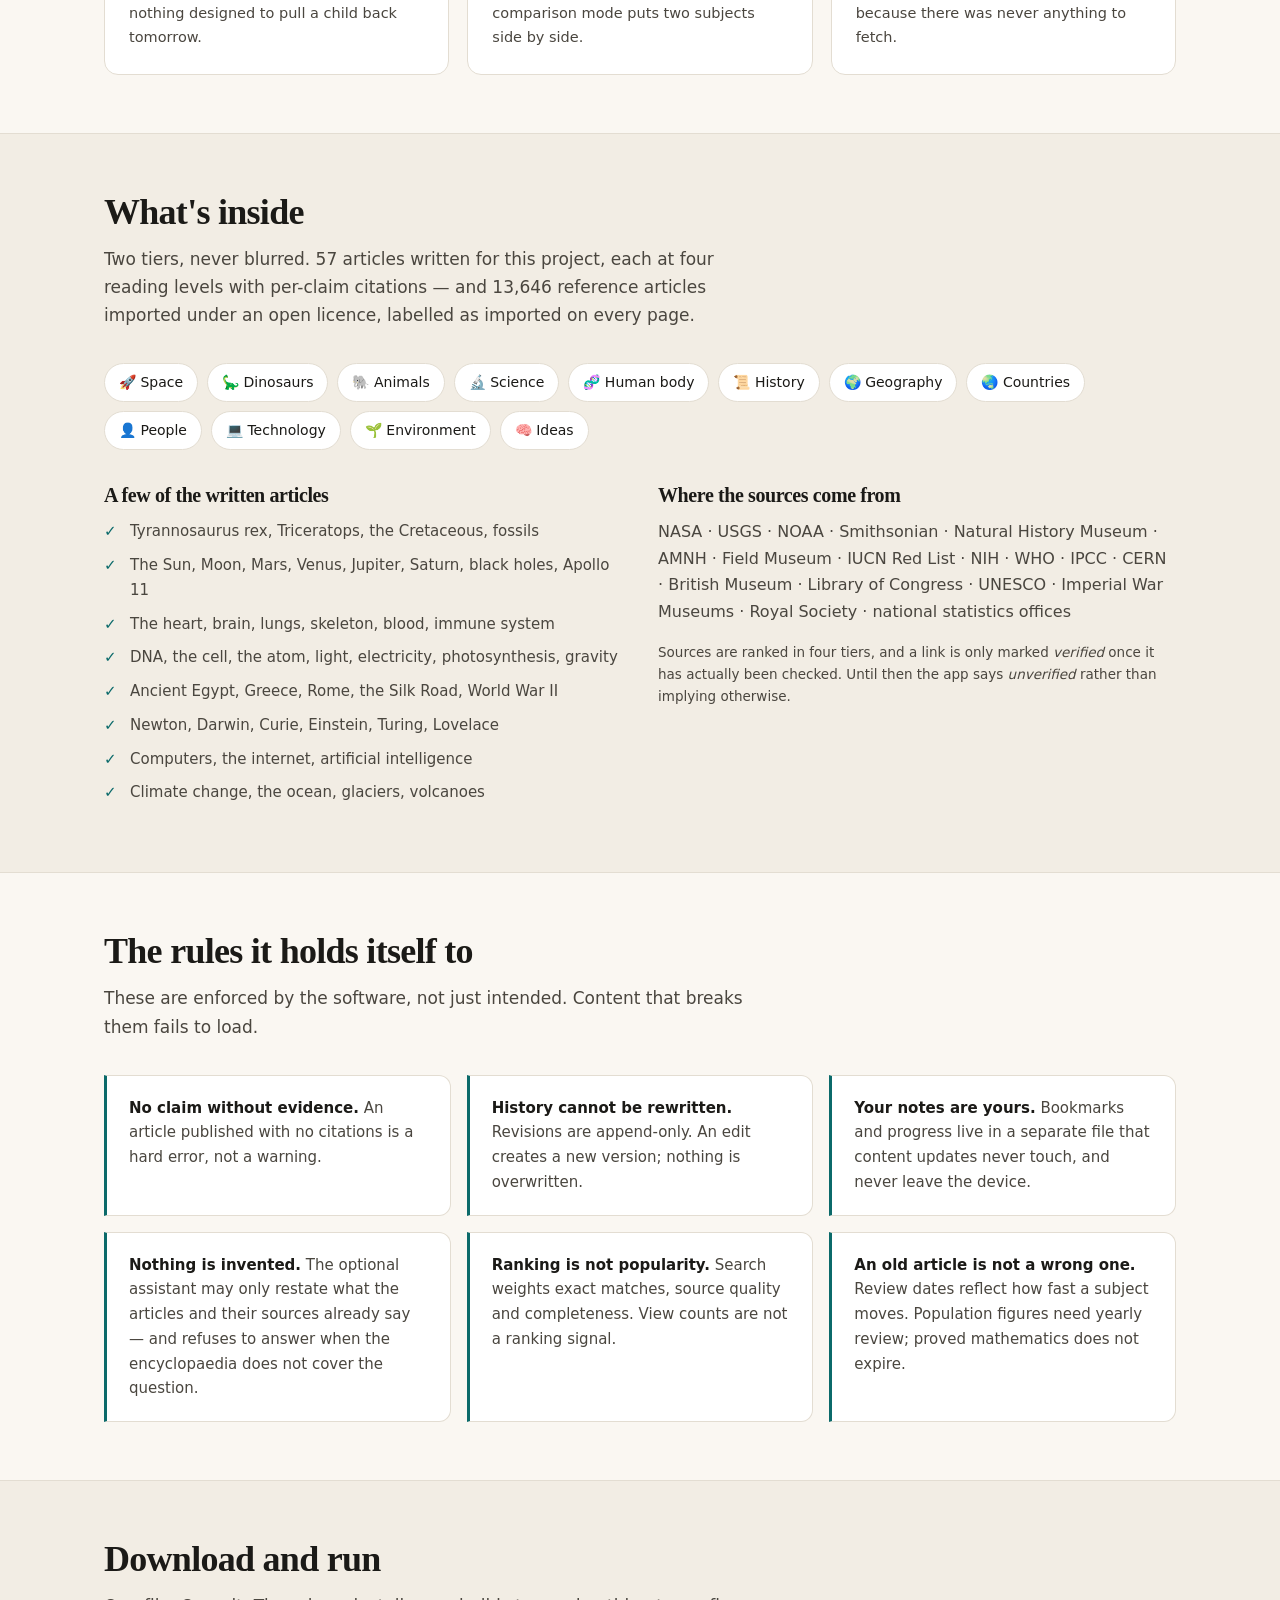
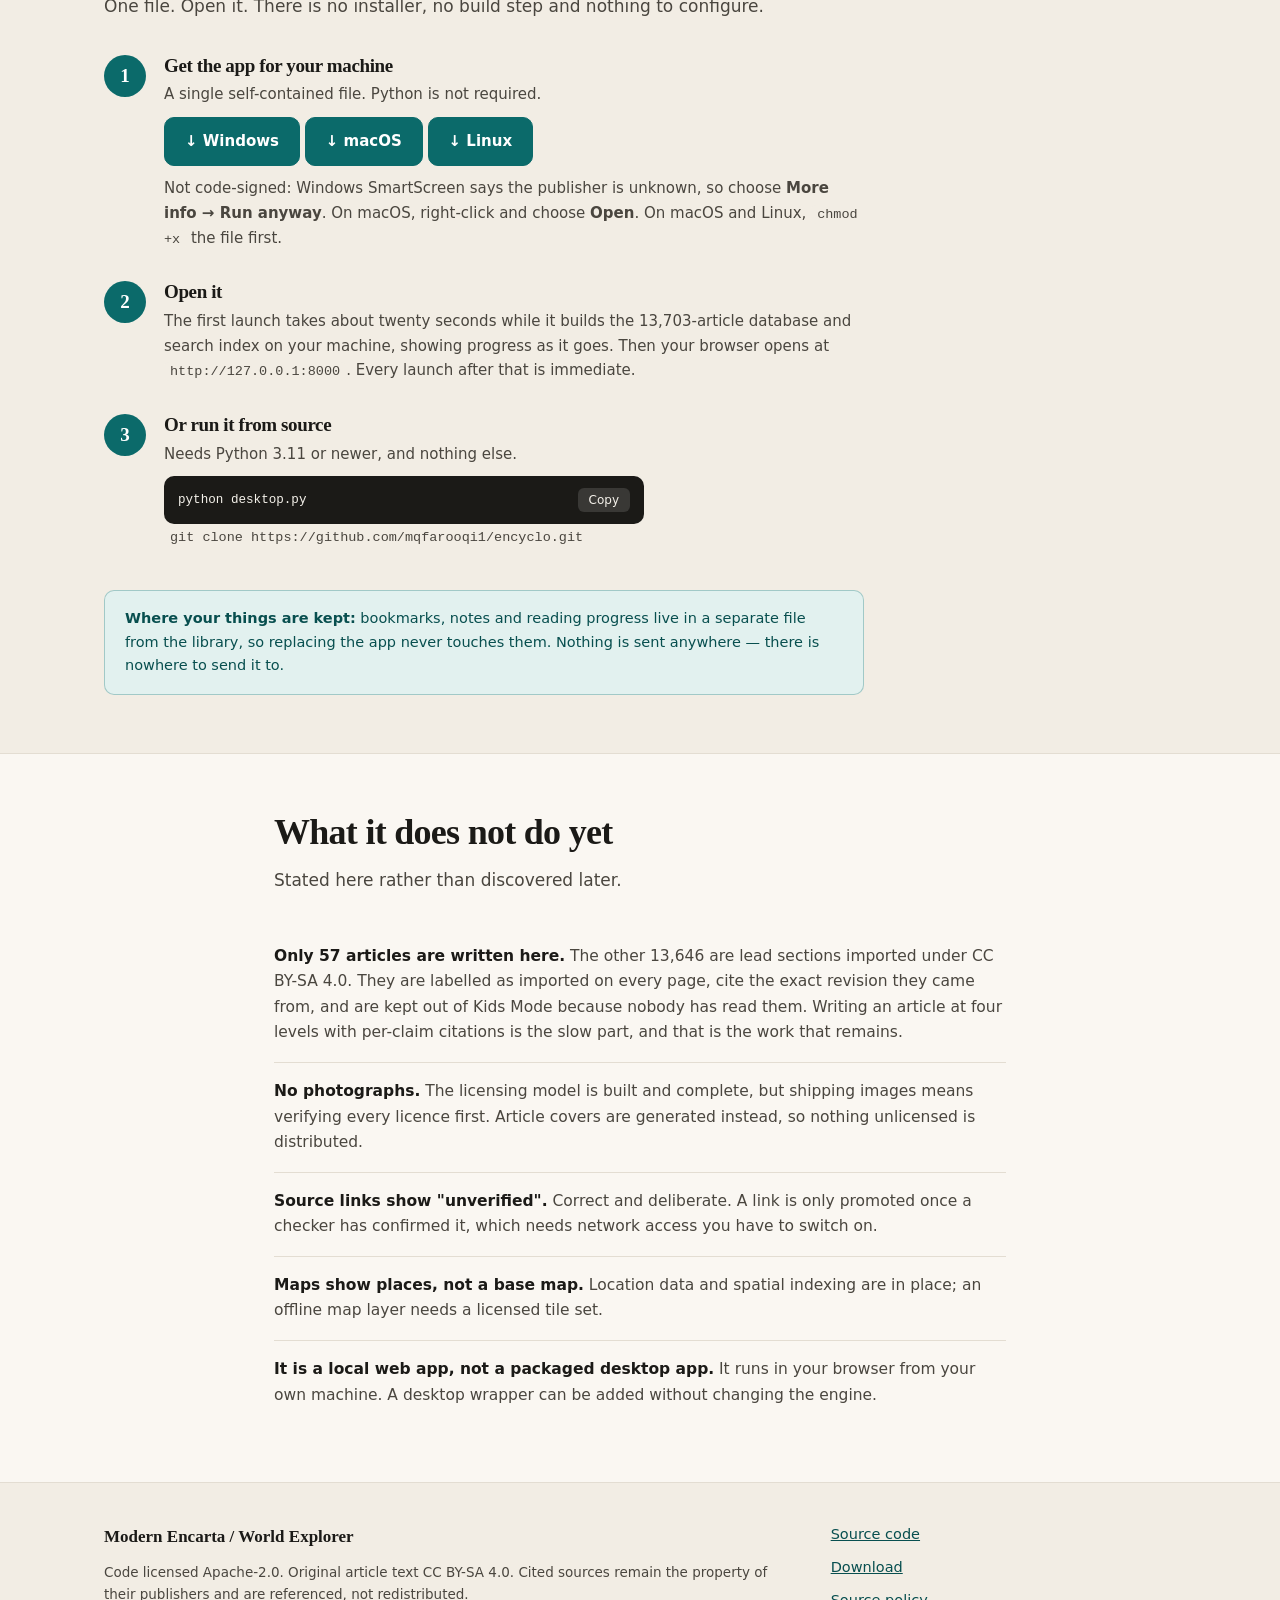
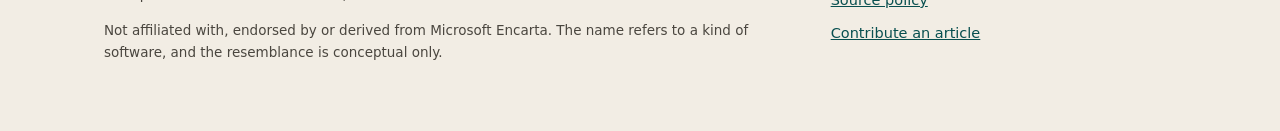
==== commit 5a78f936: "Point the download links at the released application v0.2.0 published standalone binaries for Window" ====
--- a/site/index.html
+++ b/site/index.html
@@ -49,14 +49,13 @@
         no tracking, nothing to pay.
       </p>
       <div class="cta">
-        <a class="btn big" href="https://github.com/mqfarooqi1/encyclo/archive/refs/heads/main.zip"
-           download="modern-encarta.zip">
-          <span aria-hidden="true">↓</span> Download (.zip)
+        <a class="btn big" href="https://github.com/mqfarooqi1/encyclo/releases/latest/download/ModernEncarta-windows.exe">
+          <span aria-hidden="true">↓</span> Download for Windows
         </a>
-        <a class="btn big ghost" href="#get">How to run it</a>
+        <a class="btn big ghost" href="#get">macOS, Linux &amp; source</a>
       </div>
       <p class="fineprint">
-        Needs Python 3.11 or newer — nothing else. Works on Windows, macOS and Linux.
+        A single file. No installer, no Python, no internet connection needed.
       </p>
     </div>
 
@@ -242,7 +241,7 @@
   <div class="wrap">
     <h2>Download and run</h2>
     <p class="section-lede">
-      Three commands. There is no installer, no build step and nothing to
+      One file. Open it. There is no installer, no build step and nothing to
       configure.
     </p>
 
@@ -250,13 +249,17 @@
       <div class="step">
         <b>1</b>
         <div>
-          <h3>Get the files</h3>
-          <p>Download the archive and unzip it anywhere you like.</p>
-          <a class="btn" href="https://github.com/mqfarooqi1/encyclo/archive/refs/heads/main.zip"
-             download="modern-encarta.zip">↓ Download .zip</a>
+          <h3>Get the app for your machine</h3>
+          <p>A single self-contained file. Python is not required.</p>
+          <p>
+            <a class="btn" href="https://github.com/mqfarooqi1/encyclo/releases/latest/download/ModernEncarta-windows.exe">↓ Windows</a>
+            <a class="btn" href="https://github.com/mqfarooqi1/encyclo/releases/latest/download/ModernEncarta-macos">↓ macOS</a>
+            <a class="btn" href="https://github.com/mqfarooqi1/encyclo/releases/latest/download/ModernEncarta-linux">↓ Linux</a>
+          </p>
           <p class="muted small">
-            Or, if you use git:
-            <code>git clone https://github.com/mqfarooqi1/encyclo.git</code>
+            Not code-signed: Windows SmartScreen says the publisher is unknown, so
+            choose <b>More info → Run anyway</b>. On macOS, right-click and choose
+            <b>Open</b>. On macOS and Linux, <code>chmod +x</code> the file first.
           </p>
         </div>
       </div>
@@ -264,25 +267,33 @@
       <div class="step">
         <b>2</b>
         <div>
-          <h3>Build the encyclopaedia</h3>
-          <p>This creates the database, loads the articles, builds the search index and checks everything.</p>
-          <div class="cmd"><code>python run.py setup</code><button class="copy" type="button" data-copy="python run.py setup">Copy</button></div>
+          <h3>Open it</h3>
+          <p>
+            The first launch takes about twenty seconds while it builds the
+            13,703-article database and search index on your machine, showing
+            progress as it goes. Then your browser opens at
+            <code>http://127.0.0.1:8000</code>. Every launch after that is immediate.
+          </p>
         </div>
       </div>
 
       <div class="step">
         <b>3</b>
         <div>
-          <h3>Open it</h3>
-          <p>Then visit <code>http://127.0.0.1:8000</code> in any browser.</p>
-          <div class="cmd"><code>python run.py serve</code><button class="copy" type="button" data-copy="python run.py serve">Copy</button></div>
+          <h3>Or run it from source</h3>
+          <p>Needs Python 3.11 or newer, and nothing else.</p>
+          <div class="cmd"><code>python desktop.py</code><button class="copy" type="button" data-copy="python desktop.py">Copy</button></div>
+          <p class="muted small">
+            <code>git clone https://github.com/mqfarooqi1/encyclo.git</code>
+          </p>
         </div>
       </div>
     </div>
 
     <div class="req">
-      <b>Requirements:</b> Python 3.11 or newer. No other downloads, no package
-      installs, no internet connection after this point.
+      <b>Where your things are kept:</b> bookmarks, notes and reading progress
+      live in a separate file from the library, so replacing the app never
+      touches them. Nothing is sent anywhere &mdash; there is nowhere to send it to.
     </div>
   </div>
 </section>
@@ -344,7 +355,7 @@
     </div>
     <div class="foot-links">
       <a href="https://github.com/mqfarooqi1/encyclo">Source code</a>
-      <a href="https://github.com/mqfarooqi1/encyclo/archive/refs/heads/main.zip">Download</a>
+      <a href="https://github.com/mqfarooqi1/encyclo/releases/latest/download/ModernEncarta-windows.exe">Download</a>
       <a href="https://github.com/mqfarooqi1/encyclo/blob/main/docs/SOURCE_POLICY.md">Source policy</a>
       <a href="https://github.com/mqfarooqi1/encyclo/blob/main/docs/CONTENT_GUIDE.md">Contribute an article</a>
     </div>
